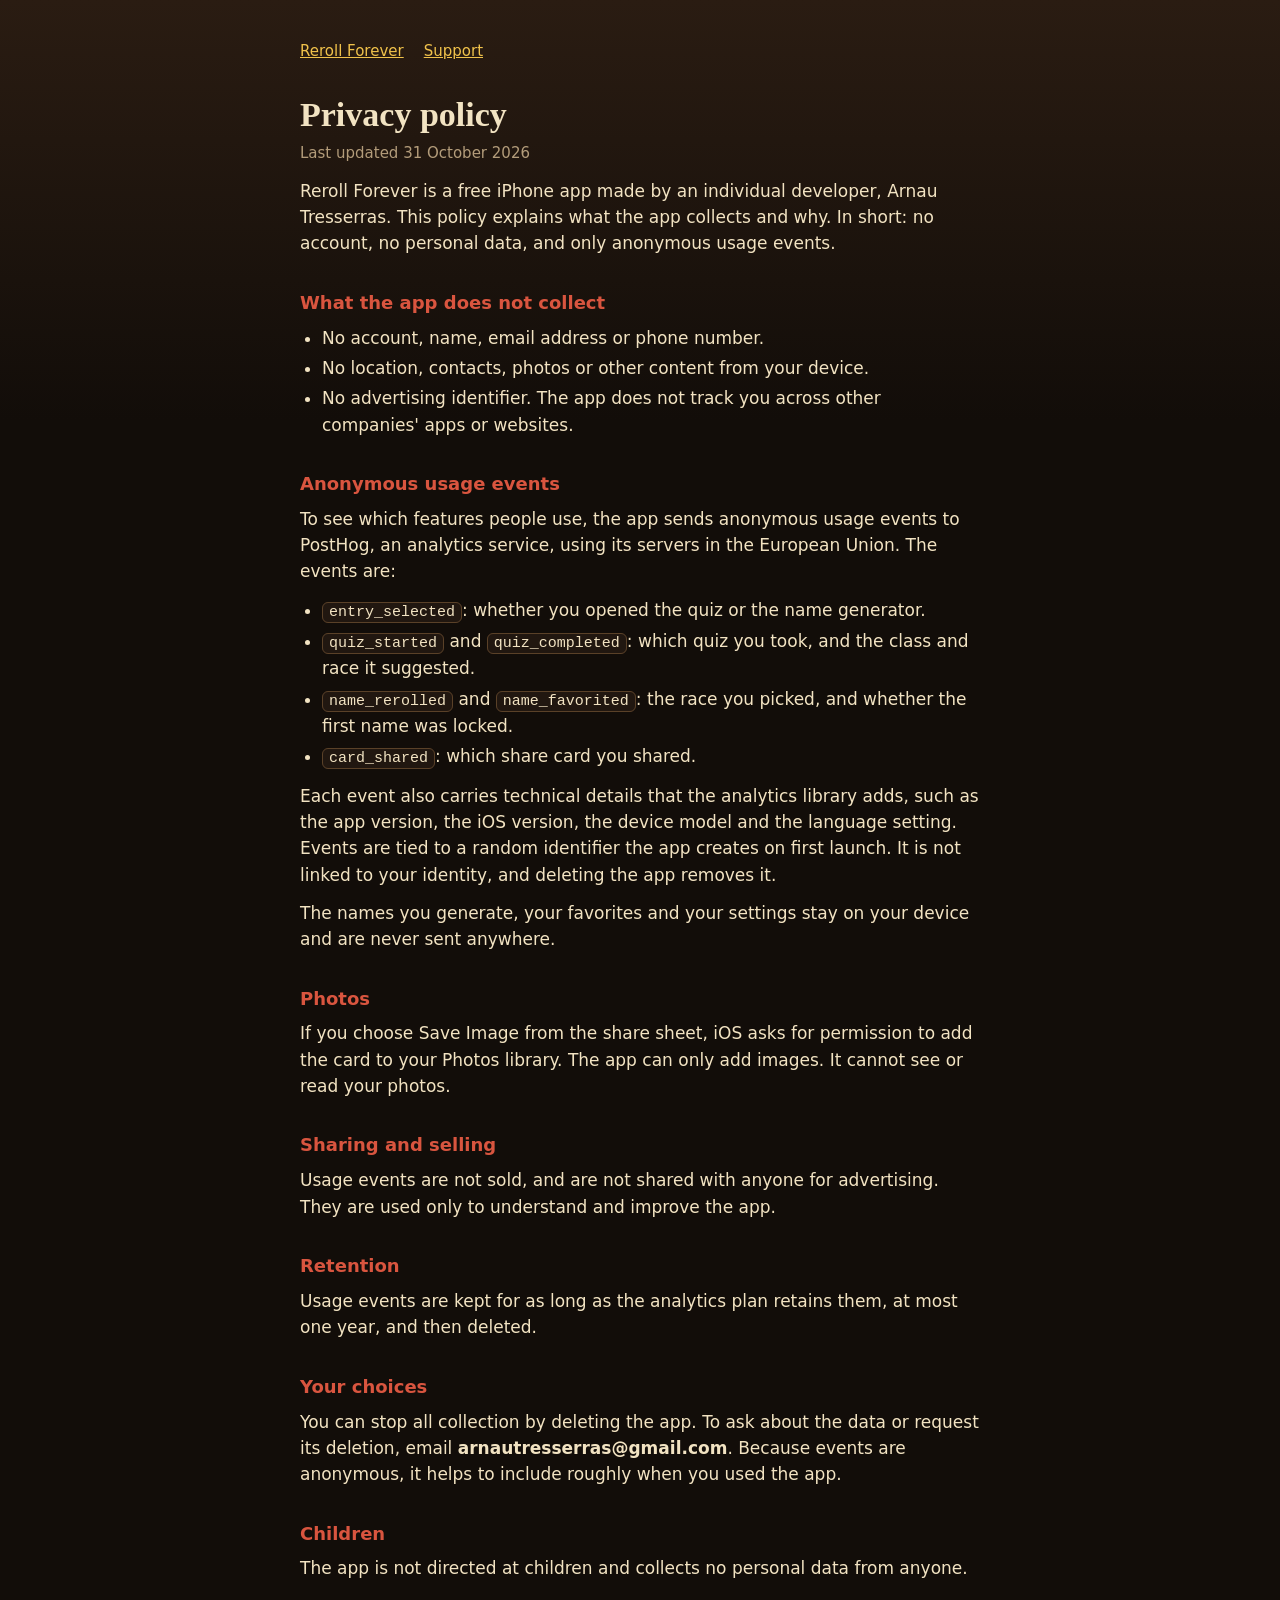
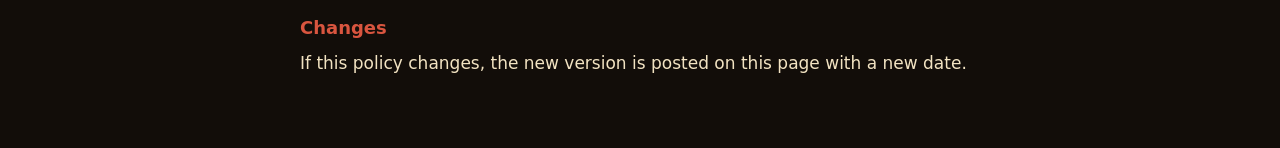
==== privacy.html @ a585cfbf "Privacy policy and support pages" ====
<!doctype html>
<html lang="en">
<head>
<meta charset="utf-8">
<meta name="viewport" content="width=device-width, initial-scale=1, viewport-fit=cover">
<title>Reroll Forever privacy policy</title>
<link rel="stylesheet" href="style.css">
</head>
<body>
<main>
  <nav><a href="index.html">Reroll Forever</a><a href="support.html">Support</a></nav>
  <h1>Privacy policy</h1>
  <p class="meta">Last updated 31 October 2026</p>

  <p>Reroll Forever is a free iPhone app made by an individual developer, Arnau Tresserras. This policy explains what the app collects and why. In short: no account, no personal data, and only anonymous usage events.</p>

  <h2>What the app does not collect</h2>
  <ul>
    <li>No account, name, email address or phone number.</li>
    <li>No location, contacts, photos or other content from your device.</li>
    <li>No advertising identifier. The app does not track you across other companies' apps or websites.</li>
  </ul>

  <h2>Anonymous usage events</h2>
  <p>To see which features people use, the app sends anonymous usage events to PostHog, an analytics service, using its servers in the European Union. The events are:</p>
  <ul>
    <li><code>entry_selected</code>: whether you opened the quiz or the name generator.</li>
    <li><code>quiz_started</code> and <code>quiz_completed</code>: which quiz you took, and the class and race it suggested.</li>
    <li><code>name_rerolled</code> and <code>name_favorited</code>: the race you picked, and whether the first name was locked.</li>
    <li><code>card_shared</code>: which share card you shared.</li>
  </ul>
  <p>Each event also carries technical details that the analytics library adds, such as the app version, the iOS version, the device model and the language setting. Events are tied to a random identifier the app creates on first launch. It is not linked to your identity, and deleting the app removes it.</p>
  <p>The names you generate, your favorites and your settings stay on your device and are never sent anywhere.</p>

  <h2>Photos</h2>
  <p>If you choose Save Image from the share sheet, iOS asks for permission to add the card to your Photos library. The app can only add images. It cannot see or read your photos.</p>

  <h2>Sharing and selling</h2>
  <p>Usage events are not sold, and are not shared with anyone for advertising. They are used only to understand and improve the app.</p>

  <h2>Retention</h2>
  <p>Usage events are kept for as long as the analytics plan retains them, at most one year, and then deleted.</p>

  <h2>Your choices</h2>
  <p>You can stop all collection by deleting the app. To ask about the data or request its deletion, email <span class="email">arnautresserras@gmail.com</span>. Because events are anonymous, it helps to include roughly when you used the app.</p>

  <h2>Children</h2>
  <p>The app is not directed at children and collects no personal data from anyone.</p>

  <h2>Changes</h2>
  <p>If this policy changes, the new version is posted on this page with a new date.</p>
</main>
</body>
</html>
---- style.css ----
:root {
  color-scheme: dark;
  --ground: #120D09;
  --surface: #211710;
  --line: #5A4128;
  --text: #F2E3C2;
  --muted: #B39C7A;
  --gold: #F0C24B;
  --crimson: #D9553F;
}
* { box-sizing: border-box; }
body {
  margin: 0;
  background: linear-gradient(180deg, #2A1C12 0, var(--ground) 420px) var(--ground);
  color: var(--text);
  font: 17px/1.55 -apple-system, BlinkMacSystemFont, "Segoe UI", system-ui, sans-serif;
  padding-left: max(20px, env(safe-area-inset-left, 0px));
  padding-right: max(20px, env(safe-area-inset-right, 0px));
}
main { max-width: 680px; margin: 0 auto; padding-block: 40px 64px; }
h1 { font-family: Georgia, "Palatino Linotype", serif; font-size: 34px; line-height: 1.15; margin: 0 0 8px; }
h2 { font-size: 18px; color: var(--crimson); margin: 32px 0 8px; }
p, ul { margin: 0 0 12px; }
ul { padding-left: 22px; }
li { margin-bottom: 4px; }
.meta { color: var(--muted); font-size: 15px; }
a { color: var(--gold); }
code { font-size: 15px; background: var(--surface); border: 1px solid var(--line); border-radius: 6px; padding: 1px 6px; }
nav { display: flex; gap: 20px; font-size: 15px; margin-bottom: 32px; }
.email { user-select: all; font-weight: 600; }
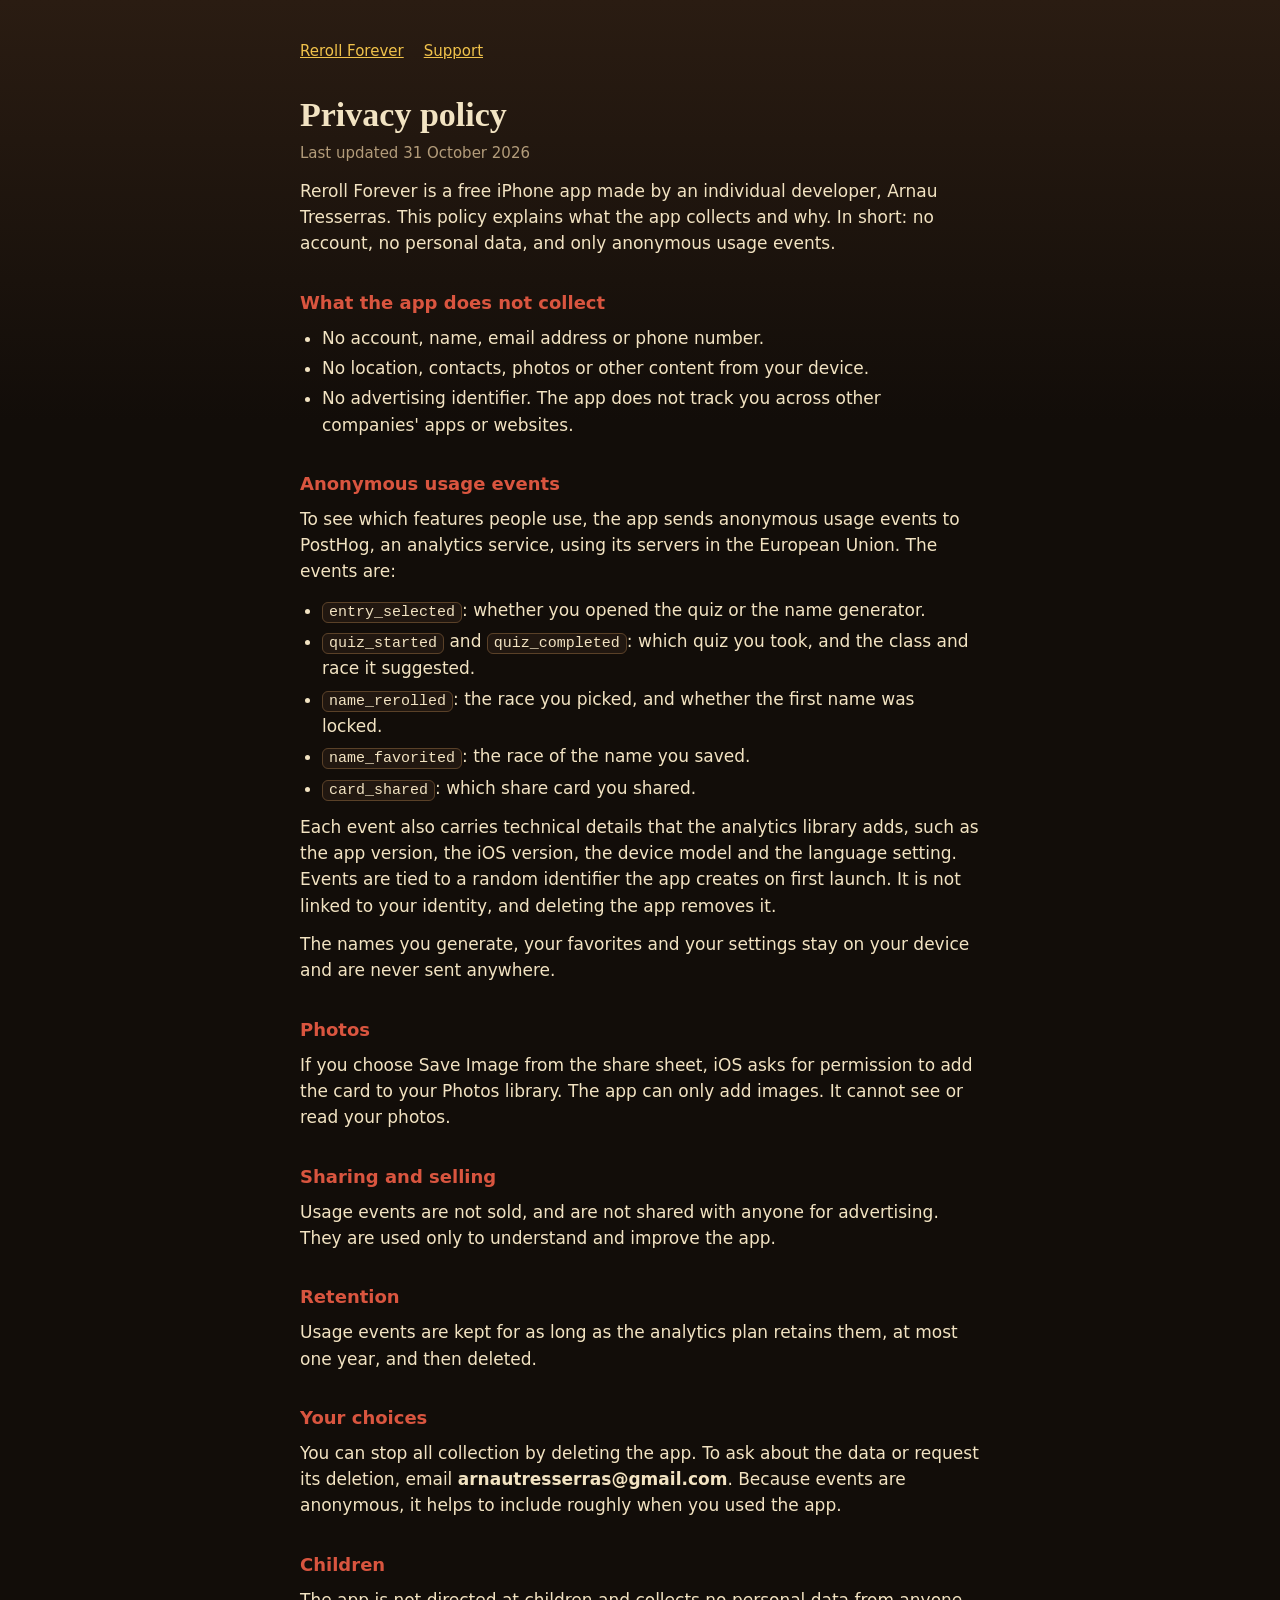
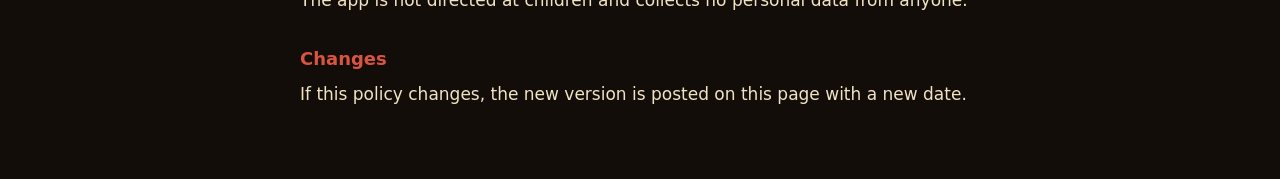
==== commit b6af07fd: "Privacy: name_favorited sends only the race" ====
--- a/privacy.html
+++ b/privacy.html
@@ -26,7 +26,8 @@
   <ul>
     <li><code>entry_selected</code>: whether you opened the quiz or the name generator.</li>
     <li><code>quiz_started</code> and <code>quiz_completed</code>: which quiz you took, and the class and race it suggested.</li>
-    <li><code>name_rerolled</code> and <code>name_favorited</code>: the race you picked, and whether the first name was locked.</li>
+    <li><code>name_rerolled</code>: the race you picked, and whether the first name was locked.</li>
+    <li><code>name_favorited</code>: the race of the name you saved.</li>
     <li><code>card_shared</code>: which share card you shared.</li>
   </ul>
   <p>Each event also carries technical details that the analytics library adds, such as the app version, the iOS version, the device model and the language setting. Events are tied to a random identifier the app creates on first launch. It is not linked to your identity, and deleting the app removes it.</p>
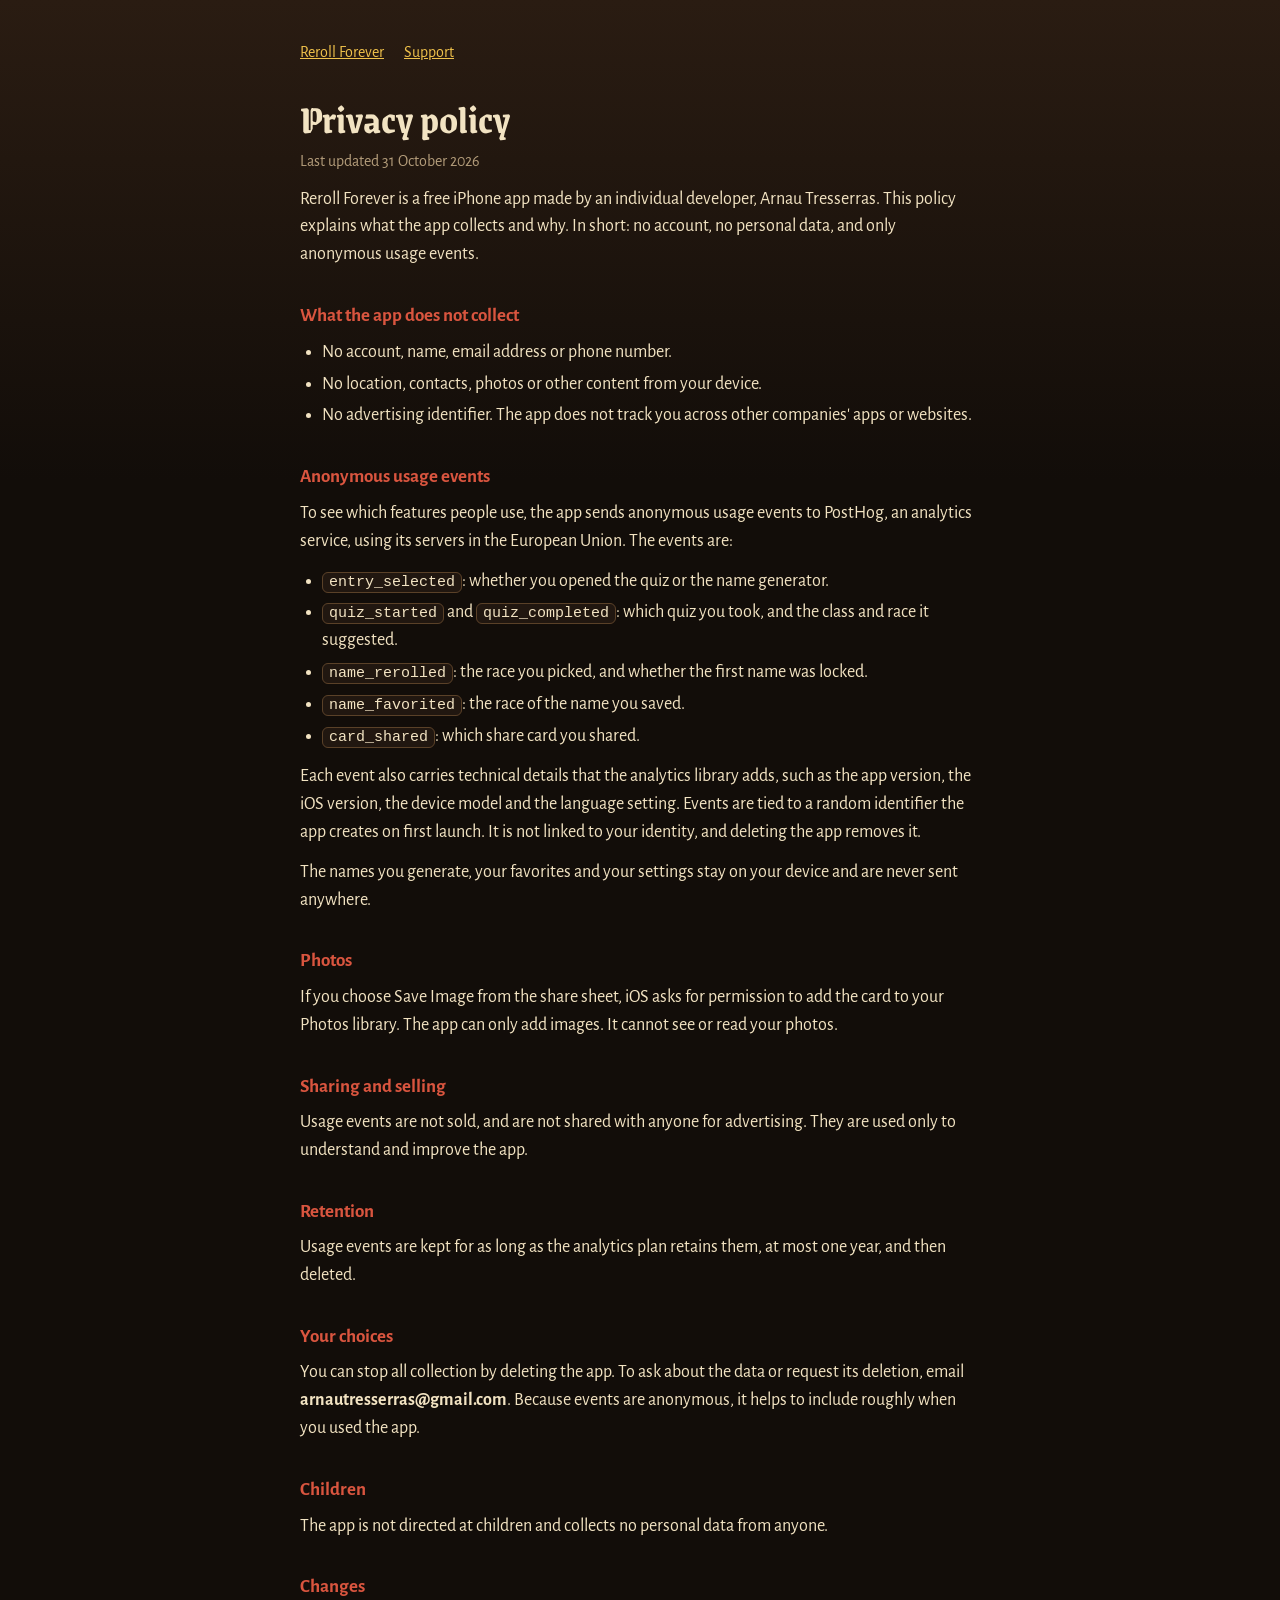
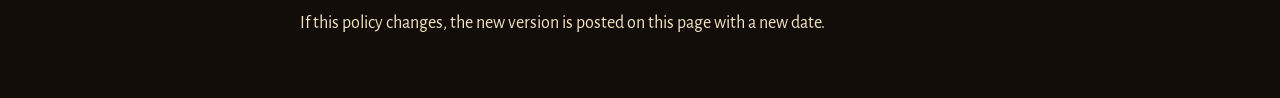
==== commit 8b7c76c0: "Landing page; fix background banding; app fonts on all pages" ====
--- a/privacy.html
+++ b/privacy.html
@@ -4,6 +4,8 @@
 <meta charset="utf-8">
 <meta name="viewport" content="width=device-width, initial-scale=1, viewport-fit=cover">
 <title>Reroll Forever privacy policy</title>
+<link rel="icon" href="icon.png">
+<link rel="stylesheet" href="https://fonts.googleapis.com/css2?family=Grenze+Gotisch:wght@600;700&family=Alegreya+Sans:wght@400;700&display=swap">
 <link rel="stylesheet" href="style.css">
 </head>
 <body>
--- a/style.css
+++ b/style.css
@@ -1,30 +1,54 @@
 :root {
   color-scheme: dark;
   --ground: #120D09;
+  --ground-top: #2A1C12;
   --surface: #211710;
   --line: #5A4128;
   --text: #F2E3C2;
   --muted: #B39C7A;
   --gold: #F0C24B;
+  --gold-ink: #2A1A05;
   --crimson: #D9553F;
+  --f-display: "Grenze Gotisch", "Palatino Linotype", Georgia, serif;
+  --f-body: "Alegreya Sans", -apple-system, "Segoe UI", system-ui, sans-serif;
 }
 * { box-sizing: border-box; }
+/* The gradient lives on html with no-repeat so a page shorter than the
+   screen doesn't tile it into bands. */
+html {
+  min-height: 100%;
+  background: var(--ground) linear-gradient(180deg, var(--ground-top) 0, var(--ground) 480px) no-repeat;
+}
 body {
   margin: 0;
-  background: linear-gradient(180deg, #2A1C12 0, var(--ground) 420px) var(--ground);
   color: var(--text);
-  font: 17px/1.55 -apple-system, BlinkMacSystemFont, "Segoe UI", system-ui, sans-serif;
+  font: 18px/1.55 var(--f-body);
   padding-left: max(20px, env(safe-area-inset-left, 0px));
   padding-right: max(20px, env(safe-area-inset-right, 0px));
 }
-main { max-width: 680px; margin: 0 auto; padding-block: 40px 64px; }
-h1 { font-family: Georgia, "Palatino Linotype", serif; font-size: 34px; line-height: 1.15; margin: 0 0 8px; }
-h2 { font-size: 18px; color: var(--crimson); margin: 32px 0 8px; }
+main, footer { max-width: 680px; margin: 0 auto; }
+main { padding-block: 40px 48px; }
+h1 { font-family: var(--f-display); font-weight: 700; font-size: 40px; line-height: 1.1; margin: 0 0 8px; text-wrap: balance; }
+h2 { font-size: 19px; color: var(--crimson); margin: 32px 0 8px; }
 p, ul { margin: 0 0 12px; }
 ul { padding-left: 22px; }
 li { margin-bottom: 4px; }
-.meta { color: var(--muted); font-size: 15px; }
+.meta { color: var(--muted); font-size: 16px; }
 a { color: var(--gold); }
 code { font-size: 15px; background: var(--surface); border: 1px solid var(--line); border-radius: 6px; padding: 1px 6px; }
-nav { display: flex; gap: 20px; font-size: 15px; margin-bottom: 32px; }
-.email { user-select: all; font-weight: 600; }
+nav { display: flex; gap: 20px; font-size: 16px; margin-bottom: 32px; }
+.email { user-select: all; font-weight: 700; }
+
+/* Landing */
+.hero { display: grid; justify-items: center; text-align: center; gap: 14px; padding-block: 24px 16px; }
+.hero img { width: 112px; height: 112px; border-radius: 25px; box-shadow: 0 12px 32px -12px rgba(0, 0, 0, .7); }
+.hero h1 { font-size: 52px; margin: 0; }
+.hero .lede { font-size: 20px; color: var(--muted); max-width: 30ch; margin: 0; }
+.store { display: inline-flex; align-items: center; height: 54px; padding: 0 26px; border-radius: 14px; background: var(--gold); color: var(--gold-ink); font-weight: 700; text-decoration: none; margin-top: 8px; }
+.features { display: grid; gap: 14px; margin-top: 40px; }
+.feature { background: var(--surface); border: 1px solid var(--line); border-radius: 22px; padding: 22px; }
+.feature h3 { font-family: var(--f-display); font-weight: 600; font-size: 28px; line-height: 1.1; margin: 0 0 6px; }
+.feature p { margin: 0; color: var(--muted); }
+footer { border-top: 1px solid var(--line); padding-block: 20px 40px; font-size: 15px; color: var(--muted); display: grid; gap: 10px; }
+footer .links { display: flex; gap: 20px; }
+footer p { margin: 0; }
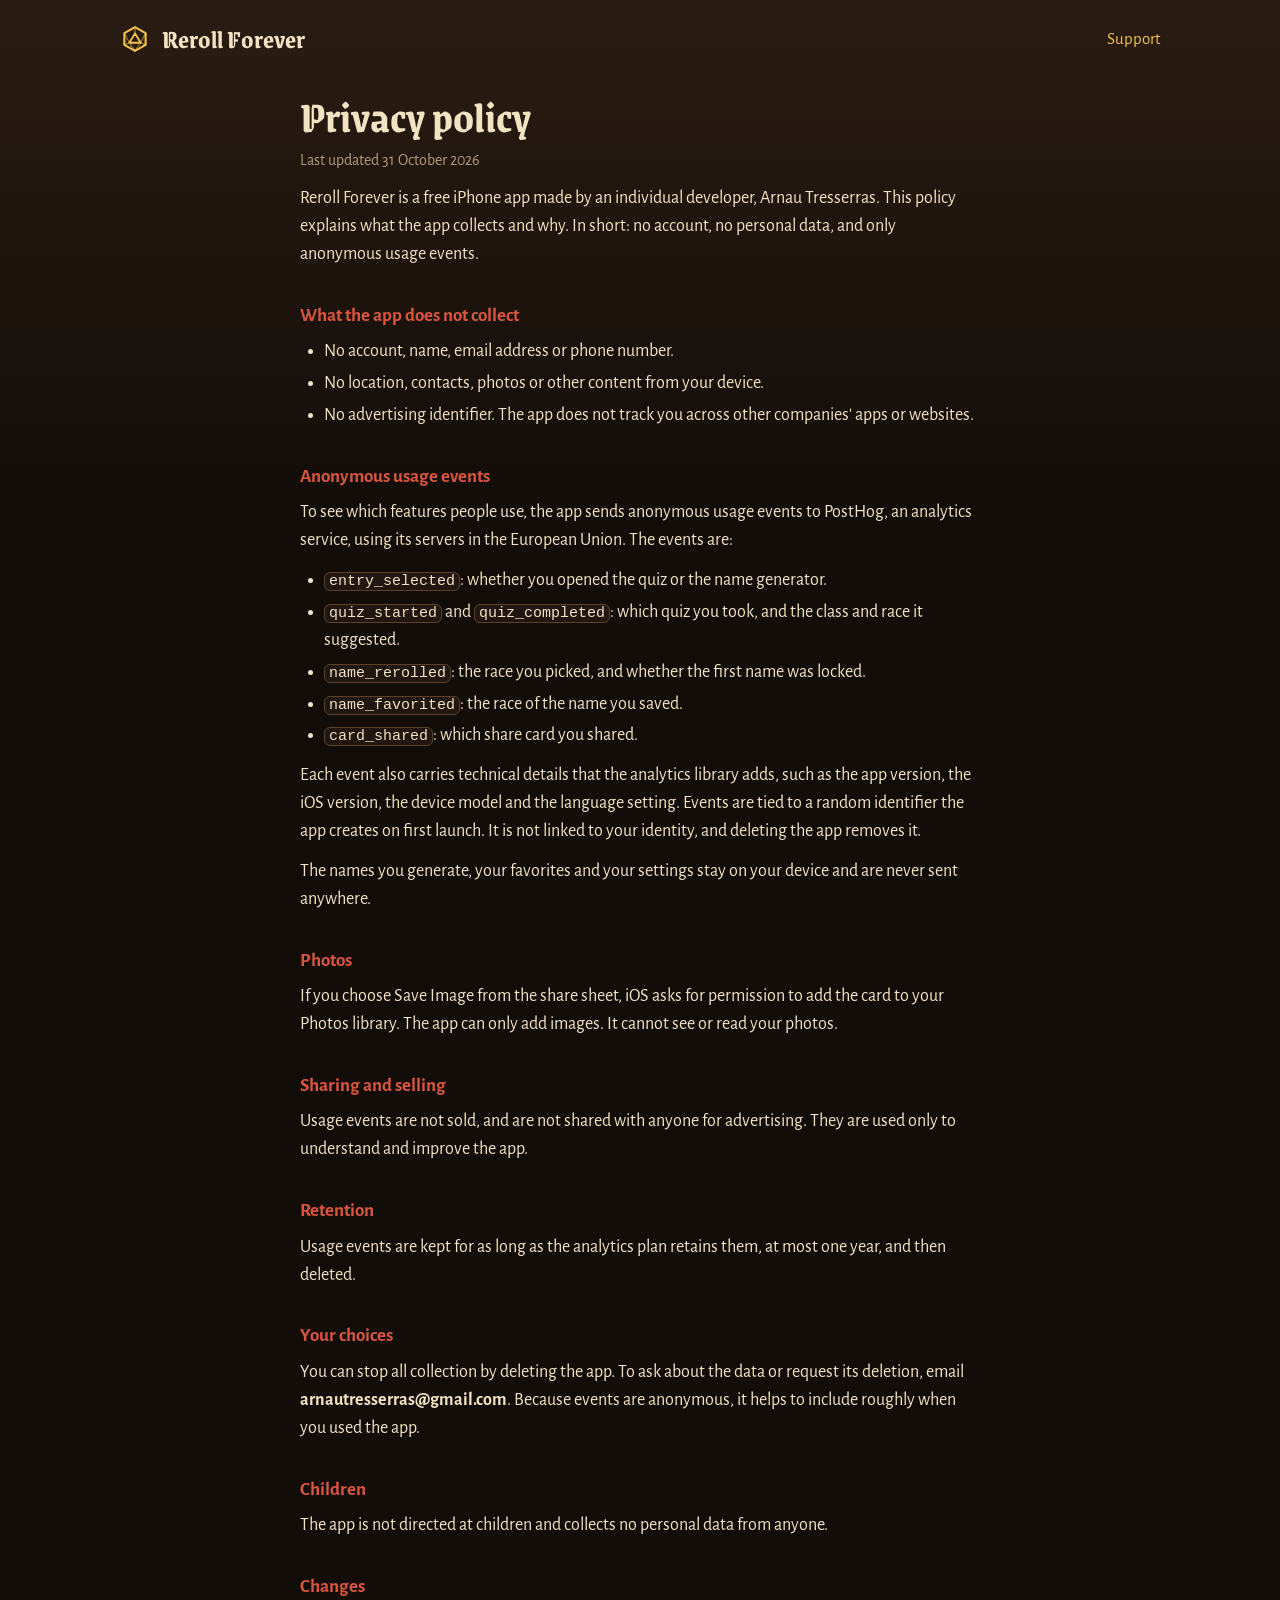
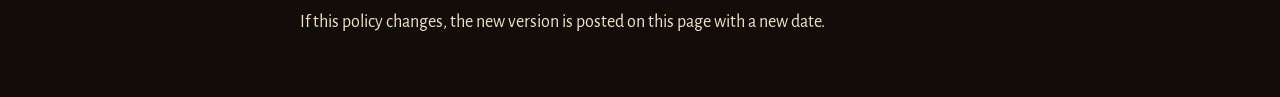
==== commit 1b6ebcde: "Landing page built around the app's real screens; shared site header" ====
--- a/privacy.html
+++ b/privacy.html
@@ -5,12 +5,15 @@
 <meta name="viewport" content="width=device-width, initial-scale=1, viewport-fit=cover">
 <title>Reroll Forever privacy policy</title>
 <link rel="icon" href="icon.png">
-<link rel="stylesheet" href="https://fonts.googleapis.com/css2?family=Grenze+Gotisch:wght@600;700&family=Alegreya+Sans:wght@400;700&display=swap">
+<link rel="stylesheet" href="https://fonts.googleapis.com/css2?family=Grenze+Gotisch:wght@700&family=Alegreya+Sans:wght@400;700&display=swap">
 <link rel="stylesheet" href="style.css">
 </head>
 <body>
-<main>
-  <nav><a href="index.html">Reroll Forever</a><a href="support.html">Support</a></nav>
+<header class="top">
+  <a class="mark" href="index.html"><svg width="30" height="30" viewBox="0 0 24 24" aria-hidden="true"><path d="M12 2.5 20.5 7.25v9.5L12 21.5 3.5 16.75v-9.5Z" fill="none" stroke="currentColor" stroke-width="1.7" stroke-linejoin="round"/><path d="M12 7.5 16.5 15h-9Z" fill="none" stroke="currentColor" stroke-width="1.5" stroke-linejoin="round"/><path d="M12 2.5v5M3.5 7.25l4 7.75M20.5 7.25 16.5 15M7.5 15 3.5 16.75M16.5 15l4 1.75M7.5 15 12 21.5 16.5 15" fill="none" stroke="currentColor" stroke-width="1" opacity=".55"/></svg>Reroll Forever</a>
+  <nav><a href="support.html">Support</a></nav>
+</header>
+<main class="doc">
   <h1>Privacy policy</h1>
   <p class="meta">Last updated 31 October 2026</p>
 
--- a/style.css
+++ b/style.css
@@ -1,3 +1,7 @@
+/* Hallmark · system: Reroll app (docs/design.md, locked) · shape: hero beside the product, three screens, footer · signature: the app's real screens, nothing drawn */
+/* critique: the first version had no pictures and three identical text boxes; this one lets the screens carry the page. */
+/* waive 59: phone screenshots already give each section ~760px of height; wider gaps read as empty. */
+/* waive 77: the share section shows the real 4:5 card at its true size; widening it misstates what users share. */
 :root {
   color-scheme: dark;
   --ground: #120D09;
@@ -9,46 +13,78 @@
   --gold: #F0C24B;
   --gold-ink: #2A1A05;
   --crimson: #D9553F;
+  --glow: rgba(240, 194, 75, .16);
+  --shadow: rgba(0, 0, 0, .55);
+  --shadow-deep: rgba(0, 0, 0, .7);
   --f-display: "Grenze Gotisch", "Palatino Linotype", Georgia, serif;
   --f-body: "Alegreya Sans", -apple-system, "Segoe UI", system-ui, sans-serif;
+  --wrap: 1040px;
 }
 * { box-sizing: border-box; }
 /* The gradient lives on html with no-repeat so a page shorter than the
    screen doesn't tile it into bands. */
 html {
   min-height: 100%;
-  background: var(--ground) linear-gradient(180deg, var(--ground-top) 0, var(--ground) 480px) no-repeat;
+  overflow-x: clip;
+  background: var(--ground) linear-gradient(180deg, var(--ground-top) 0, var(--ground) 520px) no-repeat;
 }
 body {
   margin: 0;
+  overflow-x: clip;
   color: var(--text);
   font: 18px/1.55 var(--f-body);
   padding-left: max(20px, env(safe-area-inset-left, 0px));
   padding-right: max(20px, env(safe-area-inset-right, 0px));
 }
-main, footer { max-width: 680px; margin: 0 auto; }
-main { padding-block: 40px 48px; }
-h1 { font-family: var(--f-display); font-weight: 700; font-size: 40px; line-height: 1.1; margin: 0 0 8px; text-wrap: balance; }
-h2 { font-size: 19px; color: var(--crimson); margin: 32px 0 8px; }
-p, ul { margin: 0 0 12px; }
-ul { padding-left: 22px; }
-li { margin-bottom: 4px; }
-.meta { color: var(--muted); font-size: 16px; }
+img { display: block; max-width: 100%; height: auto; }
 a { color: var(--gold); }
-code { font-size: 15px; background: var(--surface); border: 1px solid var(--line); border-radius: 6px; padding: 1px 6px; }
-nav { display: flex; gap: 20px; font-size: 16px; margin-bottom: 32px; }
-.email { user-select: all; font-weight: 700; }
+a:focus-visible { outline: 2px solid var(--gold); outline-offset: 3px; border-radius: 4px; }
+
+/* Site chrome */
+.top, .foot, .band { max-width: var(--wrap); margin: 0 auto; }
+.top { display: flex; justify-content: space-between; align-items: center; padding-block: 24px; }
+.mark { display: flex; align-items: center; gap: 12px; color: var(--text); text-decoration: none; font-family: var(--f-display); font-weight: 700; font-size: 26px; line-height: 1; }
+.mark svg { color: var(--gold); }
+.top nav { display: flex; gap: 24px; font-size: 17px; }
+.top nav a { text-decoration: none; }
+.foot { border-top: 1px solid var(--line); padding-block: 28px 48px; display: grid; gap: 16px; color: var(--muted); font-size: 15px; }
+.foot .links { display: flex; flex-wrap: wrap; gap: 24px; }
+.foot p { margin: 0; max-width: 70ch; }
 
 /* Landing */
-.hero { display: grid; justify-items: center; text-align: center; gap: 14px; padding-block: 24px 16px; }
-.hero img { width: 112px; height: 112px; border-radius: 25px; box-shadow: 0 12px 32px -12px rgba(0, 0, 0, .7); }
-.hero h1 { font-size: 52px; margin: 0; }
-.hero .lede { font-size: 20px; color: var(--muted); max-width: 30ch; margin: 0; }
-.store { display: inline-flex; align-items: center; height: 54px; padding: 0 26px; border-radius: 14px; background: var(--gold); color: var(--gold-ink); font-weight: 700; text-decoration: none; margin-top: 8px; }
-.features { display: grid; gap: 14px; margin-top: 40px; }
-.feature { background: var(--surface); border: 1px solid var(--line); border-radius: 22px; padding: 22px; }
-.feature h3 { font-family: var(--f-display); font-weight: 600; font-size: 28px; line-height: 1.1; margin: 0 0 6px; }
-.feature p { margin: 0; color: var(--muted); }
-footer { border-top: 1px solid var(--line); padding-block: 20px 40px; font-size: 15px; color: var(--muted); display: grid; gap: 10px; }
-footer .links { display: flex; gap: 20px; }
-footer p { margin: 0; }
+.band { display: grid; gap: 40px; align-items: center; padding-block: 56px; }
+.band h1, .band h2 { font-family: var(--f-display); font-weight: 700; line-height: 1; margin: 0 0 16px; text-wrap: balance; overflow-wrap: break-word; min-width: 0; }
+.band h1 { font-size: clamp(48px, 7vw, 76px); }
+.band h2 { font-size: clamp(36px, 4.6vw, 50px); }
+.band p { margin: 0; font-size: 20px; color: var(--muted); max-width: 34ch; }
+.band .copy { min-width: 0; }
+.shot { justify-self: center; width: min(340px, 82vw); filter: drop-shadow(0 30px 40px var(--shadow)); }
+.hero { padding-top: 24px; }
+.hero .shot { background: radial-gradient(closest-side, var(--glow), transparent) center / 160% 80% no-repeat; }
+.store { display: inline-flex; align-items: center; gap: 8px; height: 56px; padding: 0 28px; margin-top: 28px; border-radius: 14px; background: var(--gold); color: var(--gold-ink); font-weight: 700; font-size: 18px; text-decoration: none; }
+.store:hover { background: var(--text); }
+.store:focus-visible { outline: 2px solid var(--text); outline-offset: 3px; }
+.store:active { scale: .98; }
+.fine { margin-top: 16px !important; font-size: 16px !important; }
+.share { justify-items: center; text-align: center; }
+.share p { margin-inline: auto; }
+.share .card { width: min(380px, 86vw); border-radius: 12px; box-shadow: 0 0 0 1px var(--line), 0 30px 50px -20px var(--shadow-deep); }
+
+@media (min-width: 860px) {
+  .band { grid-template-columns: minmax(0, 1fr) minmax(0, 360px); gap: 72px; padding-block: 40px; }
+  .band.flip { grid-template-columns: minmax(0, 360px) minmax(0, 1fr); }
+  .band.flip .shot { order: -1; }
+  .share { grid-template-columns: minmax(0, 1fr); }
+  .hero { padding-block: 32px 72px; }
+}
+
+/* Policy and support pages */
+.doc { max-width: 680px; margin: 0 auto; padding-block: 16px 48px; }
+.doc h1 { font-family: var(--f-display); font-weight: 700; font-size: 44px; line-height: 1.05; margin: 0 0 8px; text-wrap: balance; }
+.doc h2 { font-size: 19px; color: var(--crimson); margin: 32px 0 8px; }
+.doc p, .doc ul { margin: 0 0 12px; }
+.doc ul { padding-left: 24px; }
+.doc li { margin-bottom: 4px; }
+.meta { color: var(--muted); font-size: 16px; }
+code { font-size: 15px; background: var(--surface); border: 1px solid var(--line); border-radius: 6px; padding: 0 4px; }
+.email { user-select: all; font-weight: 700; }
